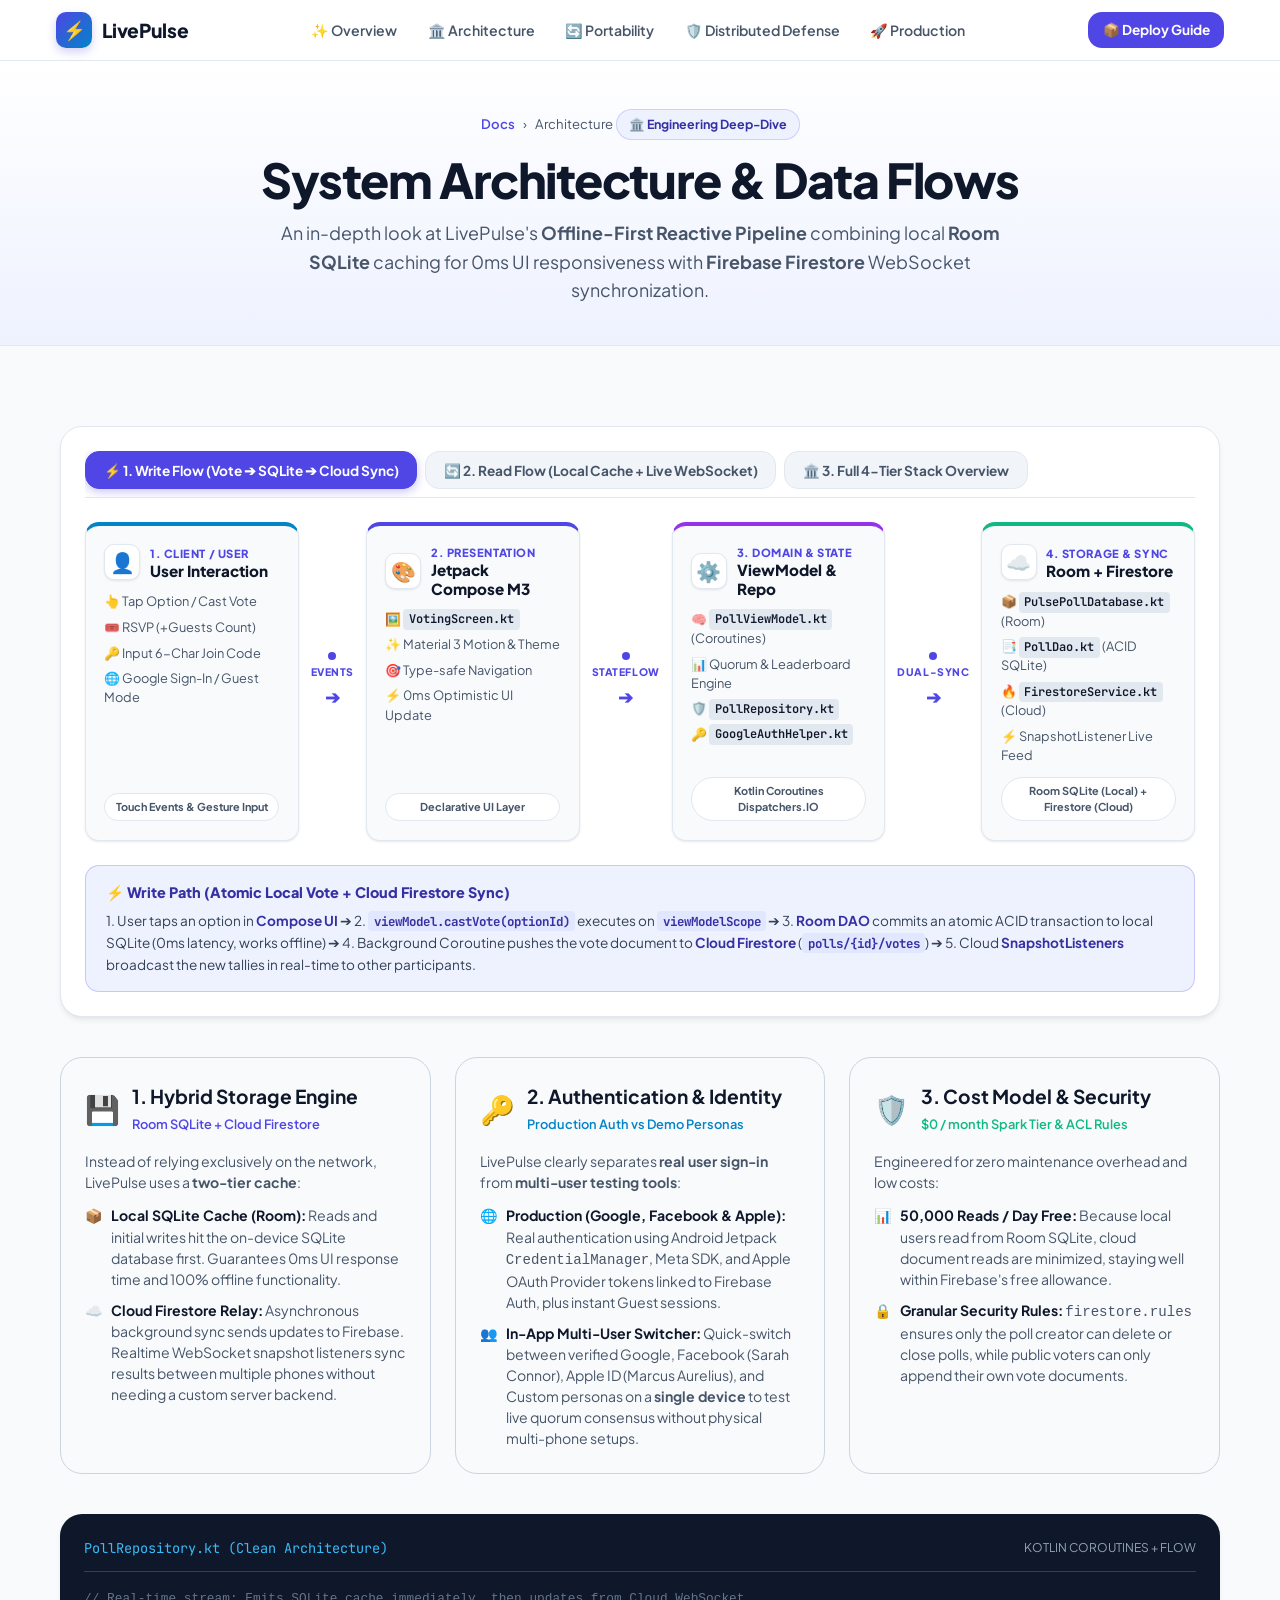
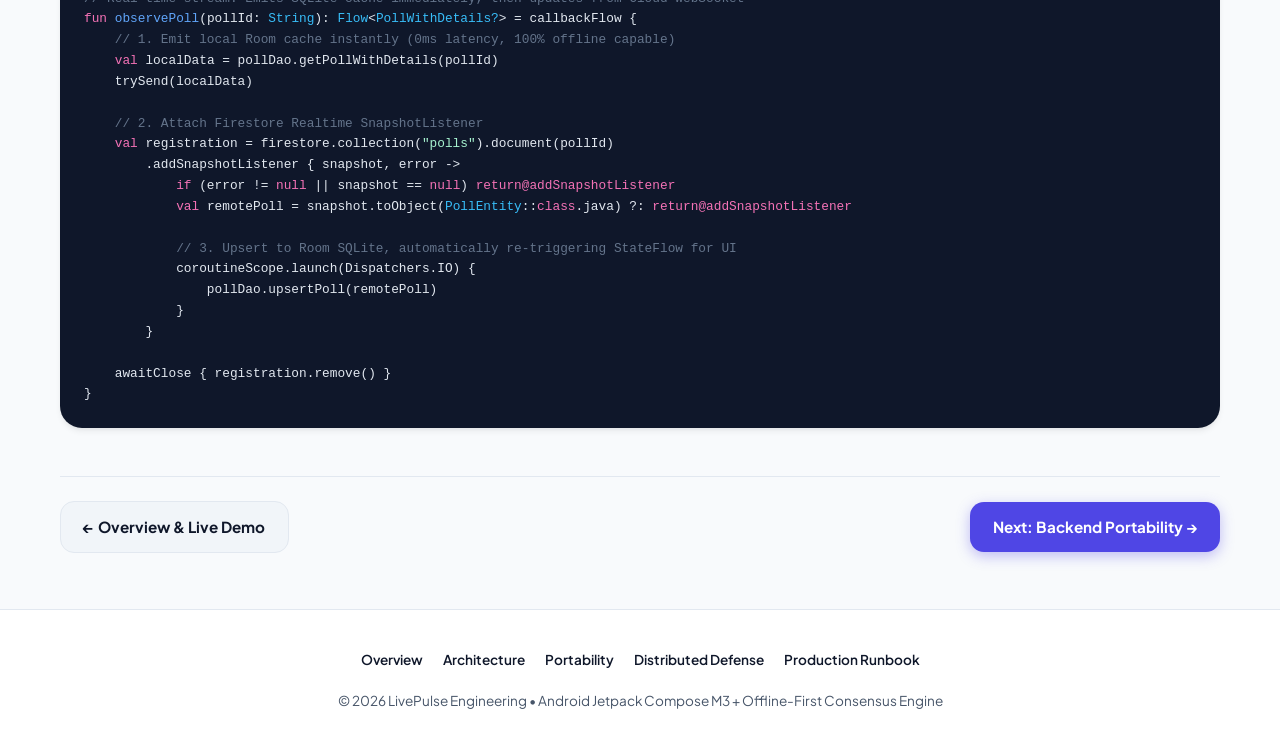
==== docs/architecture.html @ 89186169 "refactor(docs): extract common styles to external stylesheet Move global CSS variables and layout st" ====
<!DOCTYPE html>
<html lang="en">
<head>
  <meta charset="UTF-8" />
  <meta name="viewport" content="width=device-width, initial-scale=1.0, maximum-scale=1.0, user-scalable=no" />
  <title>System Architecture & Data Flows - LivePulse Docs</title>
  <meta name="description" content="Technical architecture of LivePulse: Hybrid Room SQLite offline cache, Cloud Firestore WebSocket sync, and Clean MVVM design." />
  <meta name="theme-color" content="#4F46E5" />
  
  <link rel="preconnect" href="https://fonts.googleapis.com">
  <link rel="preconnect" href="https://fonts.gstatic.com" crossorigin>
  <link href="https://fonts.googleapis.com/css2?family=Plus+Jakarta+Sans:wght@400;500;600;700;800&family=JetBrains+Mono:wght@500;700&display=swap" rel="stylesheet">
  <link rel="stylesheet" href="styles.css">
</head>
<body>

  <!-- Top Header Navigation -->
  <header>
    <div class="nav-container">
      <a href="index.html" class="brand">
        <div class="brand-icon">⚡</div>
        <div class="brand-title">LivePulse</div>
      </a>

      <!-- Desktop Navigation with Dropdowns -->
      <ul class="nav-links">
        <li class="nav-item">
          <a href="index.html" class="nav-link">✨ Overview</a>
        </li>
        <li class="nav-item active">
          <a href="architecture.html" class="nav-link">🏛️ Architecture</a>
        </li>
        <li class="nav-item">
          <a href="portability.html" class="nav-link">🔄 Portability</a>
        </li>
        <li class="nav-item">
          <a href="defense.html" class="nav-link">🛡️ Distributed Defense</a>
        </li>
        <li class="nav-item">
          <a href="production.html" class="nav-link">🚀 Production</a>
        </li>
      </ul>

      <!-- Right Action & Mobile Toggle -->
      <div class="header-actions">
        <a href="production.html" class="header-cta-btn">
          📦 Deploy Guide
        </a>
        <button class="mobile-menu-toggle" onclick="toggleMobileNav()" aria-label="Toggle navigation menu">
          ☰
        </button>
      </div>
    </div>
  </header>

  <!-- Mobile Navigation Drawer -->
  <div class="mobile-nav-drawer" id="mobileNavDrawer" onclick="closeMobileNavOnBackdrop(event)">
    <div class="mobile-nav-panel">
      <div style="display: flex; justify-content: space-between; align-items: center; margin-bottom: 1rem; padding-bottom: 0.5rem; border-bottom: 1px solid var(--outline-variant);">
        <div style="font-weight: 800; font-size: 1.1rem; color: var(--primary);">⚡ LivePulse Docs</div>
        <button onclick="toggleMobileNav()" style="background: none; border: none; font-size: 1.25rem; cursor: pointer;">✕</button>
      </div>
      <div style="display: flex; flex-direction: column; gap: 0.5rem;">
        <a href="index.html" class="dropdown-item"><span>✨</span> <span>Overview & Live Demo</span></a>
        <a href="architecture.html" class="dropdown-item" style="background: var(--primary-container); color: var(--primary); font-weight: 700;"><span>🏛️</span> <span>System Architecture</span></a>
        <a href="portability.html" class="dropdown-item"><span>🔄</span> <span>Backend Portability</span></a>
        <a href="defense.html" class="dropdown-item"><span>🛡️</span> <span>Distributed Defense</span></a>
        <a href="production.html" class="dropdown-item"><span>🚀</span> <span>Production & Deploy</span></a>
      </div>
    </div>
  </div>

  <!-- Page Hero -->
  <div class="page-hero">
    <div class="page-hero-container">
      <div class="breadcrumb-nav">
        <a href="index.html">Docs</a> <span>›</span> <span>Architecture</span>
      </div>
      <div class="pill-badge" style="margin-bottom: 0.75rem;">🏛️ Engineering Deep-Dive</div>
      <h1 class="hero-title" style="margin-bottom: 0.75rem;">System Architecture & Data Flows</h1>
      <p class="hero-desc" style="max-width: 720px; margin: 0 auto;">
        An in-depth look at LivePulse's <b>Offline-First Reactive Pipeline</b> combining local <b>Room SQLite</b> caching for 0ms UI responsiveness with <b>Firebase Firestore</b> WebSocket synchronization.
      </p>
    </div>
  </div>

  <!-- Main Content Section -->
  <main class="section">
    <!-- Interactive Data Flow Diagram Container -->
    <div class="arch-diagram-wrapper">
      <div class="arch-tabs">
        <button class="arch-tab-btn active" id="tabWriteFlow" onclick="switchArchTab('write')">
          ⚡ 1. Write Flow (Vote ➔ SQLite ➔ Cloud Sync)
        </button>
        <button class="arch-tab-btn" id="tabReadFlow" onclick="switchArchTab('read')">
          🔄 2. Read Flow (Local Cache + Live WebSocket)
        </button>
        <button class="arch-tab-btn" id="tabFullStack" onclick="switchArchTab('full')">
          🏛️ 3. Full 4-Tier Stack Overview
        </button>
      </div>

      <!-- Diagram View Container -->
      <div class="arch-canvas" id="archCanvas">
        <!-- 4 Step Pipeline Grid -->
        <div class="flow-pipeline-grid">
          
          <!-- Layer 1: User Action -->
          <div class="arch-node-card user-layer">
            <div class="arch-node-header">
              <div class="arch-node-icon">👤</div>
              <div>
                <span class="arch-layer-tag">1. Client / User</span>
                <h4 class="arch-node-title">User Interaction</h4>
              </div>
            </div>
            <div class="arch-node-body">
              <ul class="arch-spec-list">
                <li>👆 Tap Option / Cast Vote</li>
                <li>🎟️ RSVP (+Guests Count)</li>
                <li>🔑 Input 6-Char Join Code</li>
                <li>🌐 Google Sign-In / Guest Mode</li>
              </ul>
            </div>
            <div class="arch-node-badge">Touch Events & Gesture Input</div>
          </div>

          <!-- Flow Arrow 1 -->
          <div class="flow-arrow-indicator">
            <div class="flow-dot"></div>
            <span class="flow-arrow-label">Events</span>
            <div class="flow-arrow-icon">➔</div>
          </div>

          <!-- Layer 2: Frontend Jetpack Compose -->
          <div class="arch-node-card front-layer">
            <div class="arch-node-header">
              <div class="arch-node-icon">🎨</div>
              <div>
                <span class="arch-layer-tag">2. Presentation</span>
                <h4 class="arch-node-title">Jetpack Compose M3</h4>
              </div>
            </div>
            <div class="arch-node-body">
              <ul class="arch-spec-list">
                <li>🖼️ <code>VotingScreen.kt</code></li>
                <li>✨ Material 3 Motion & Theme</li>
                <li>🎯 Type-safe Navigation</li>
                <li>⚡ 0ms Optimistic UI Update</li>
              </ul>
            </div>
            <div class="arch-node-badge">Declarative UI Layer</div>
          </div>

          <!-- Flow Arrow 2 -->
          <div class="flow-arrow-indicator">
            <div class="flow-dot"></div>
            <span class="flow-arrow-label">StateFlow</span>
            <div class="flow-arrow-icon">➔</div>
          </div>

          <!-- Layer 3: Backend / Logic / ViewModel -->
          <div class="arch-node-card back-layer">
            <div class="arch-node-header">
              <div class="arch-node-icon">⚙️</div>
              <div>
                <span class="arch-layer-tag">3. Domain & State</span>
                <h4 class="arch-node-title">ViewModel & Repo</h4>
              </div>
            </div>
            <div class="arch-node-body">
              <ul class="arch-spec-list">
                <li>🧠 <code>PollViewModel.kt</code> (Coroutines)</li>
                <li>📊 Quorum & Leaderboard Engine</li>
                <li>🛡️ <code>PollRepository.kt</code></li>
                <li>🔑 <code>GoogleAuthHelper.kt</code></li>
              </ul>
            </div>
            <div class="arch-node-badge">Kotlin Coroutines Dispatchers.IO</div>
          </div>

          <!-- Flow Arrow 3 -->
          <div class="flow-arrow-indicator">
            <div class="flow-dot"></div>
            <span class="flow-arrow-label">Dual-Sync</span>
            <div class="flow-arrow-icon">➔</div>
          </div>

          <!-- Layer 4: Persistent Storage & Cloud Firestore -->
          <div class="arch-node-card db-layer">
            <div class="arch-node-header">
              <div class="arch-node-icon">☁️</div>
              <div>
                <span class="arch-layer-tag">4. Storage & Sync</span>
                <h4 class="arch-node-title">Room + Firestore</h4>
              </div>
            </div>
            <div class="arch-node-body">
              <ul class="arch-spec-list">
                <li>📦 <code>PulsePollDatabase.kt</code> (Room)</li>
                <li>📑 <code>PollDao.kt</code> (ACID SQLite)</li>
                <li>🔥 <code>FirestoreService.kt</code> (Cloud)</li>
                <li>⚡ SnapshotListener Live Feed</li>
              </ul>
            </div>
            <div class="arch-node-badge">Room SQLite (Local) + Firestore (Cloud)</div>
          </div>

        </div>

        <!-- Dynamic Flow Details Explainer Box -->
        <div class="flow-summary-box" id="flowSummaryBox">
          <div class="flow-summary-title" id="flowSummaryTitle">
            ⚡ Write Path (Atomic Local Vote + Cloud Firestore Sync)
          </div>
          <p class="flow-summary-desc" id="flowSummaryDesc">
            1. User taps an option in <b>Compose UI</b> ➔ 2. <code>viewModel.castVote(optionId)</code> executes on <code>viewModelScope</code> ➔ 3. <b>Room DAO</b> commits an atomic ACID transaction to local SQLite (0ms latency, works offline) ➔ 4. Background Coroutine pushes the vote document to <b>Cloud Firestore</b> (<code>polls/{id}/votes</code>) ➔ 5. Cloud <b>SnapshotListeners</b> broadcast the new tallies in real-time to other participants.
          </p>
        </div>
      </div>
    </div>

    <!-- Architectural Deep Dive: 3 Pillar Explanations -->
    <div style="display: grid; grid-template-columns: repeat(auto-fit, minmax(320px, 1fr)); gap: 1.5rem; margin-top: 2.5rem;">
      
      <!-- Card 1: Hybrid Storage Model -->
      <div style="background: var(--surface-container-low); border: 1px solid var(--outline-variant); border-radius: var(--radius-lg); padding: 1.5rem;">
        <div style="display: flex; align-items: center; gap: 0.75rem; margin-bottom: 1rem;">
          <span style="font-size: 1.75rem;">💾</span>
          <div>
            <h3 style="margin: 0; font-size: 1.2rem; color: var(--on-surface);">1. Hybrid Storage Engine</h3>
            <span style="font-size: 0.8rem; color: var(--primary); font-weight: 600;">Room SQLite + Cloud Firestore</span>
          </div>
        </div>
        <p style="font-size: 0.88rem; color: var(--on-surface-variant); line-height: 1.5; margin-bottom: 0.75rem;">
          Instead of relying exclusively on the network, LivePulse uses a <b>two-tier cache</b>:
        </p>
        <ul style="list-style: none; padding: 0; margin: 0; display: flex; flex-direction: column; gap: 0.6rem; font-size: 0.88rem; color: var(--on-surface-variant);">
          <li style="display: flex; gap: 0.5rem;">
            <span>📦</span>
            <div><strong style="color: var(--on-surface);">Local SQLite Cache (Room):</strong> Reads and initial writes hit the on-device SQLite database first. Guarantees 0ms UI response time and 100% offline functionality.</div>
          </li>
          <li style="display: flex; gap: 0.5rem;">
            <span>☁️</span>
            <div><strong style="color: var(--on-surface);">Cloud Firestore Relay:</strong> Asynchronous background sync sends updates to Firebase. Realtime WebSocket snapshot listeners sync results between multiple phones without needing a custom server backend.</div>
          </li>
        </ul>
      </div>

      <!-- Card 2: Production Auth vs In-App Demo Personas -->
      <div style="background: var(--surface-container-low); border: 1px solid var(--outline-variant); border-radius: var(--radius-lg); padding: 1.5rem;">
        <div style="display: flex; align-items: center; gap: 0.75rem; margin-bottom: 1rem;">
          <span style="font-size: 1.75rem;">🔑</span>
          <div>
            <h3 style="margin: 0; font-size: 1.2rem; color: var(--on-surface);">2. Authentication & Identity</h3>
            <span style="font-size: 0.8rem; color: var(--secondary); font-weight: 600;">Production Auth vs Demo Personas</span>
          </div>
        </div>
        <p style="font-size: 0.88rem; color: var(--on-surface-variant); line-height: 1.5; margin-bottom: 0.75rem;">
          LivePulse clearly separates <b>real user sign-in</b> from <b>multi-user testing tools</b>:
        </p>
        <ul style="list-style: none; padding: 0; margin: 0; display: flex; flex-direction: column; gap: 0.6rem; font-size: 0.88rem; color: var(--on-surface-variant);">
          <li style="display: flex; gap: 0.5rem;">
            <span>🌐</span>
            <div><strong style="color: var(--on-surface);">Production (Google, Facebook & Apple):</strong> Real authentication using Android Jetpack <code>CredentialManager</code>, Meta SDK, and Apple OAuth Provider tokens linked to Firebase Auth, plus instant Guest sessions.</div>
          </li>
          <li style="display: flex; gap: 0.5rem;">
            <span>👥</span>
            <div><strong style="color: var(--on-surface);">In-App Multi-User Switcher:</strong> Quick-switch between verified Google, Facebook (Sarah Connor), Apple ID (Marcus Aurelius), and Custom personas on a <b>single device</b> to test live quorum consensus without physical multi-phone setups.</div>
          </li>
        </ul>
      </div>

      <!-- Card 3: Free Spark Tier & Security -->
      <div style="background: var(--surface-container-low); border: 1px solid var(--outline-variant); border-radius: var(--radius-lg); padding: 1.5rem;">
        <div style="display: flex; align-items: center; gap: 0.75rem; margin-bottom: 1rem;">
          <span style="font-size: 1.75rem;">🛡️</span>
          <div>
            <h3 style="margin: 0; font-size: 1.2rem; color: var(--on-surface);">3. Cost Model & Security</h3>
            <span style="font-size: 0.8rem; color: #10B981; font-weight: 600;">$0 / month Spark Tier & ACL Rules</span>
          </div>
        </div>
        <p style="font-size: 0.88rem; color: var(--on-surface-variant); line-height: 1.5; margin-bottom: 0.75rem;">
          Engineered for zero maintenance overhead and low costs:
        </p>
        <ul style="list-style: none; padding: 0; margin: 0; display: flex; flex-direction: column; gap: 0.6rem; font-size: 0.88rem; color: var(--on-surface-variant);">
          <li style="display: flex; gap: 0.5rem;">
            <span>📊</span>
            <div><strong style="color: var(--on-surface);">50,000 Reads / Day Free:</strong> Because local users read from Room SQLite, cloud document reads are minimized, staying well within Firebase's free allowance.</div>
          </li>
          <li style="display: flex; gap: 0.5rem;">
            <span>🔒</span>
            <div><strong style="color: var(--on-surface);">Granular Security Rules:</strong> <code>firestore.rules</code> ensures only the poll creator can delete or close polls, while public voters can only append their own vote documents.</div>
          </li>
        </ul>
      </div>

    </div>

    <!-- Kotlin Code Architecture Sample -->
    <div style="background: #0F172A; border-radius: var(--radius-lg); padding: 1.5rem; color: #F8FAFC; box-shadow: var(--shadow-md); margin-top: 2.5rem;">
      <div style="display: flex; justify-content: space-between; align-items: center; border-bottom: 1px solid #334155; padding-bottom: 0.75rem; margin-bottom: 1rem;">
        <span style="font-family: 'JetBrains Mono', monospace; font-size: 0.85rem; color: #38BDF8;">PollRepository.kt (Clean Architecture)</span>
        <span style="font-size: 0.75rem; color: #94A3B8;">KOTLIN COROUTINES + FLOW</span>
      </div>
      <pre style="margin: 0; font-family: 'JetBrains Mono', monospace; font-size: 0.8rem; line-height: 1.55; color: #E2E8F0; overflow-x: auto;"><code><span style="color: #64748B;">// Real-time stream: Emits SQLite cache immediately, then updates from Cloud WebSocket</span>
<span style="color: #F472B6;">fun</span> <span style="color: #60A5FA;">observePoll</span>(pollId: <span style="color: #38BDF8;">String</span>): <span style="color: #38BDF8;">Flow</span>&lt;<span style="color: #38BDF8;">PollWithDetails?</span>&gt; = callbackFlow {
    <span style="color: #64748B;">// 1. Emit local Room cache instantly (0ms latency, 100% offline capable)</span>
    <span style="color: #F472B6;">val</span> localData = pollDao.getPollWithDetails(pollId)
    trySend(localData)

    <span style="color: #64748B;">// 2. Attach Firestore Realtime SnapshotListener</span>
    <span style="color: #F472B6;">val</span> registration = firestore.collection(<span style="color: #A7F3D0;">"polls"</span>).document(pollId)
        .addSnapshotListener { snapshot, error -&gt;
            <span style="color: #F472B6;">if</span> (error != <span style="color: #F472B6;">null</span> || snapshot == <span style="color: #F472B6;">null</span>) <span style="color: #F472B6;">return@addSnapshotListener</span>
            <span style="color: #F472B6;">val</span> remotePoll = snapshot.toObject(<span style="color: #38BDF8;">PollEntity</span>::<span style="color: #F472B6;">class</span>.java) ?: <span style="color: #F472B6;">return@addSnapshotListener</span>
            
            <span style="color: #64748B;">// 3. Upsert to Room SQLite, automatically re-triggering StateFlow for UI</span>
            coroutineScope.launch(Dispatchers.IO) {
                pollDao.upsertPoll(remotePoll)
            }
        }

    awaitClose { registration.remove() }
}</code></pre>
    </div>

    <!-- Navigation between modules -->
    <div style="display: flex; justify-content: space-between; align-items: center; margin-top: 3rem; padding-top: 1.5rem; border-top: 1px solid var(--outline);">
      <a href="index.html" class="btn btn-tonal">← Overview & Live Demo</a>
      <a href="portability.html" class="btn btn-primary">Next: Backend Portability →</a>
    </div>
  </main>

  <!-- Footer -->
  <footer>
    <ul class="footer-links">
      <li><a href="index.html">Overview</a></li>
      <li><a href="architecture.html">Architecture</a></li>
      <li><a href="portability.html">Portability</a></li>
      <li><a href="defense.html">Distributed Defense</a></li>
      <li><a href="production.html">Production Runbook</a></li>
    </ul>
    <p>© 2026 LivePulse Engineering • Android Jetpack Compose M3 + Offline-First Consensus Engine</p>
  </footer>

  <script>
    function switchArchTab(type) {
      const btnWrite = document.getElementById('tabWriteFlow');
      const btnRead = document.getElementById('tabReadFlow');
      const btnFull = document.getElementById('tabFullStack');
      const titleEl = document.getElementById('flowSummaryTitle');
      const descEl = document.getElementById('flowSummaryDesc');

      btnWrite.classList.remove('active');
      btnRead.classList.remove('active');
      btnFull.classList.remove('active');

      if (type === 'write') {
        btnWrite.classList.add('active');
        titleEl.innerHTML = '⚡ Write Path (Atomic Local Vote + Cloud Firestore Sync)';
        descEl.innerHTML = '1. User taps an option in <b>Compose UI</b> ➔ 2. <code>viewModel.castVote(optionId)</code> executes on <code>viewModelScope</code> ➔ 3. <b>Room DAO</b> commits an atomic ACID transaction to local SQLite (0ms latency, works offline) ➔ 4. Background Coroutine pushes the vote document to <b>Cloud Firestore</b> (<code>polls/{id}/votes</code>) ➔ 5. Cloud <b>SnapshotListeners</b> broadcast the new tallies in real-time to other participants.';
      } else if (type === 'read') {
        btnRead.classList.add('active');
        titleEl.innerHTML = '🔄 Read Path (Zero-Latency SQLite Cache + Live WebSocket Ingestion)';
        descEl.innerHTML = '1. UI observes <code>viewModel.currentPoll</code> (Kotlin <code>StateFlow</code>) ➔ 2. Repository returns immediate cached result from <b>Room DAO</b> (instant screen render) ➔ 3. <b>Firestore SnapshotListener</b> maintains active TLS WebSocket to Firebase servers ➔ 4. Incoming deltas trigger an upsert into local Room database ➔ 5. Room Flow automatically pushes updated state to Compose UI.';
      } else {
        btnFull.classList.add('active');
        titleEl.innerHTML = '🏛️ Full 4-Tier Clean MVVM Architecture';
        descEl.innerHTML = '<b>Presentation:</b> Jetpack Compose with Material Design 3 dynamic color & motion.<br><b>Domain/State:</b> ViewModel with StateFlow, Quorum & Tiebreak calculation engine.<br><b>Data Layer:</b> Abstracted <code>PollRepository</code> interface mediating between local SQLite and remote clouds.<br><b>Persistence:</b> Room Database (ACID SQLite) paired with Firebase Firestore WebSocket snapshot listeners.';
      }
    }

    function toggleMobileNav() {
      const drawer = document.getElementById('mobileNavDrawer');
      drawer.classList.toggle('open');
    }

    function closeMobileNavOnBackdrop(event) {
      if (event.target.id === 'mobileNavDrawer') {
        toggleMobileNav();
      }
    }
  </script>
</body>
</html>
---- docs/styles.css ----
:root {
  --primary: #4F46E5;
  --primary-hover: #4338CA;
  --primary-container: #EEF2FF;
  --on-primary-container: #3730A3;
  
  --secondary: #0284C7;
  --secondary-container: #E0F2FE;
  --on-secondary-container: #075985;
  
  --tertiary: #EA580C;
  --tertiary-container: #FFEDD5;
  
  --bg: #F8FAFC;
  --surface: #FFFFFF;
  --surface-variant: #F1F5F9;
  --surface-container-low: #F8FAFC;
  --surface-container-high: #E2E8F0;
  --on-surface: #0F172A;
  --on-surface-variant: #475569;
  --outline: #E2E8F0;
  --outline-variant: #CBD5E1;

  --shadow-sm: 0 1px 3px rgba(0,0,0,0.06), 0 1px 2px rgba(0,0,0,0.04);
  --shadow-md: 0 4px 6px -1px rgba(0,0,0,0.07), 0 2px 4px -2px rgba(0,0,0,0.05);
  --shadow-lg: 0 10px 15px -3px rgba(0,0,0,0.1), 0 4px 6px -4px rgba(0,0,0,0.05);
  --shadow-xl: 0 20px 25px -5px rgba(0,0,0,0.08), 0 8px 10px -6px rgba(0,0,0,0.04);
  --radius-sm: 8px;
  --radius-md: 14px;
  --radius-lg: 22px;
  --radius-full: 9999px;
}

* {
  box-sizing: border-box;
  margin: 0;
  padding: 0;
  -webkit-tap-highlight-color: transparent;
}

html {
  scroll-behavior: smooth;
}

body {
  font-family: 'Plus Jakarta Sans', -apple-system, BlinkMacSystemFont, 'Segoe UI', Roboto, sans-serif;
  background-color: var(--bg);
  color: var(--on-surface);
  line-height: 1.5;
  -webkit-font-smoothing: antialiased;
  overflow-x: hidden;
}

/* Top Navigation Bar */
header {
  position: sticky;
  top: 0;
  z-index: 100;
  background: rgba(255, 255, 255, 0.95);
  backdrop-filter: blur(12px);
  -webkit-backdrop-filter: blur(12px);
  border-bottom: 1px solid var(--outline);
  width: 100%;
}

.nav-container {
  max-width: 1200px;
  margin: 0 auto;
  padding: 0.75rem 1rem;
  display: flex;
  justify-content: space-between;
  align-items: center;
  gap: 1rem;
}

.brand {
  display: flex;
  align-items: center;
  gap: 0.6rem;
  text-decoration: none;
  color: var(--on-surface);
  flex-shrink: 0;
}

.brand-icon {
  width: 36px;
  height: 36px;
  background: linear-gradient(135deg, var(--primary), var(--secondary));
  border-radius: 10px;
  display: flex;
  align-items: center;
  justify-content: center;
  font-size: 1.15rem;
  color: white;
  box-shadow: 0 4px 10px rgba(79, 70, 229, 0.25);
}

.brand-title {
  font-weight: 800;
  font-size: 1.2rem;
  letter-spacing: -0.02em;
}

.nav-links {
  display: flex;
  align-items: center;
  gap: 0.5rem;
  list-style: none;
  margin: 0;
  padding: 0;
}

.nav-item {
  position: relative;
}

.nav-link, .dropdown-trigger {
  display: inline-flex;
  align-items: center;
  gap: 0.35rem;
  padding: 0.45rem 0.7rem;
  text-decoration: none;
  color: var(--on-surface-variant);
  font-weight: 600;
  font-size: 0.88rem;
  border-radius: var(--radius-sm);
  transition: all 0.15s ease;
  background: transparent;
  border: none;
  cursor: pointer;
  font-family: inherit;
}

.nav-link.active, .nav-item.active .dropdown-trigger {
  color: var(--primary);
  background: var(--primary-container);
  font-weight: 700;
}

.nav-link:hover, .dropdown-trigger:hover, .nav-item:hover .dropdown-trigger {
  color: var(--primary);
  background: rgba(79, 70, 229, 0.08);
}

.dropdown-chevron {
  font-size: 0.65rem;
  transition: transform 0.2s ease;
  opacity: 0.75;
}

.nav-item:hover .dropdown-chevron, .nav-item.open .dropdown-chevron {
  transform: rotate(180deg);
  opacity: 1;
}

/* Dropdown Menu Container */
.dropdown-menu {
  position: absolute;
  top: 100%;
  left: 0;
  min-width: 270px;
  background: var(--surface);
  border: 1px solid var(--outline-variant);
  border-radius: var(--radius-md);
  box-shadow: 0 10px 25px -5px rgba(0, 0, 0, 0.1), 0 8px 10px -6px rgba(0, 0, 0, 0.1);
  padding: 0.5rem;
  opacity: 0;
  visibility: hidden;
  transform: translateY(8px);
  transition: all 0.2s cubic-bezier(0.16, 1, 0.3, 1);
  z-index: 1100;
  display: flex;
  flex-direction: column;
  gap: 0.25rem;
}

.nav-item:hover .dropdown-menu,
.nav-item.open .dropdown-menu {
  opacity: 1;
  visibility: visible;
  transform: translateY(4px);
}

.dropdown-item {
  display: flex;
  align-items: flex-start;
  gap: 0.65rem;
  padding: 0.55rem 0.65rem;
  border-radius: var(--radius-sm);
  text-decoration: none;
  color: var(--on-surface);
  transition: background 0.15s ease;
}

.dropdown-item:hover {
  background: var(--surface-container-high);
}

.dropdown-item-icon {
  font-size: 1.15rem;
  flex-shrink: 0;
  margin-top: 1px;
}

.dropdown-item-content {
  display: flex;
  flex-direction: column;
}

.dropdown-item-title {
  font-size: 0.85rem;
  font-weight: 700;
  color: var(--on-surface);
  line-height: 1.2;
}

.dropdown-item-desc {
  font-size: 0.72rem;
  color: var(--on-surface-variant);
  margin-top: 0.15rem;
  line-height: 1.3;
}

.dropdown-divider {
  height: 1px;
  background: var(--outline-variant);
  margin: 0.35rem 0;
}

.header-actions {
  display: flex;
  align-items: center;
  gap: 0.75rem;
}

.header-cta-btn {
  display: inline-flex;
  align-items: center;
  gap: 0.4rem;
  padding: 0.5rem 0.9rem;
  font-size: 0.85rem;
  font-weight: 700;
  border-radius: var(--radius-md);
  background: var(--primary);
  color: white;
  text-decoration: none;
  transition: all 0.2s;
  white-space: nowrap;
}

.header-cta-btn:hover {
  background: var(--primary-hover);
}

/* Mobile Hamburger Menu Toggle Button */
.mobile-menu-toggle {
  display: none;
  background: transparent;
  border: 1px solid var(--outline-variant);
  border-radius: var(--radius-sm);
  padding: 0.4rem 0.6rem;
  font-size: 1.15rem;
  cursor: pointer;
  color: var(--on-surface);
}

/* Mobile Drawer */
.mobile-nav-drawer {
  display: none;
  position: fixed;
  top: 60px;
  left: 0;
  right: 0;
  bottom: 0;
  background: rgba(15, 23, 42, 0.5);
  backdrop-filter: blur(4px);
  z-index: 1200;
  opacity: 0;
  visibility: hidden;
  transition: opacity 0.2s ease;
}

.mobile-nav-drawer.open {
  display: block;
  opacity: 1;
  visibility: visible;
}

.mobile-nav-panel {
  background: var(--surface);
  max-height: 80vh;
  overflow-y: auto;
  padding: 1.25rem;
  box-shadow: var(--shadow-lg);
  border-bottom: 2px solid var(--primary);
}

@media (max-width: 960px) {
  .nav-links {
    display: none;
  }
  .mobile-menu-toggle {
    display: flex;
    align-items: center;
    justify-content: center;
  }
  .nav-container {
    padding: 0.65rem 1rem;
  }
  .header-cta-btn {
    padding: 0.45rem 0.75rem;
    font-size: 0.8rem;
  }
}

/* Buttons */
.btn {
  display: inline-flex;
  align-items: center;
  justify-content: center;
  gap: 0.5rem;
  padding: 0.85rem 1.4rem;
  font-size: 0.95rem;
  font-weight: 700;
  border-radius: var(--radius-md);
  text-decoration: none;
  transition: all 0.2s ease;
  cursor: pointer;
  border: none;
  font-family: inherit;
  min-height: 48px;
  user-select: none;
}

.btn-primary {
  background: var(--primary);
  color: white;
  box-shadow: 0 4px 14px rgba(79, 70, 229, 0.35);
}

.btn-primary:active {
  transform: scale(0.98);
  background: var(--primary-hover);
}

.btn-tonal {
  background: var(--surface-variant);
  color: var(--on-surface);
  border: 1px solid var(--outline);
}

.btn-tonal:active {
  transform: scale(0.98);
  background: #E2E8F0;
}

/* Hero Section */
.hero-section {
  max-width: 1200px;
  margin: 0 auto;
  padding: 2.5rem 1.25rem 2rem;
  display: grid;
  grid-template-columns: 1.1fr 0.9fr;
  gap: 2.5rem;
  align-items: center;
}

.badge-row {
  display: flex;
  flex-wrap: wrap;
  gap: 0.4rem;
  margin-bottom: 1rem;
}

.pill-badge {
  display: inline-flex;
  align-items: center;
  gap: 0.3rem;
  padding: 0.3rem 0.75rem;
  border-radius: var(--radius-full);
  font-size: 0.78rem;
  font-weight: 700;
  background: var(--primary-container);
  color: var(--on-primary-container);
  border: 1px solid rgba(79, 70, 229, 0.2);
}

.hero-title {
  font-size: clamp(2rem, 5.5vw, 3rem);
  font-weight: 800;
  line-height: 1.15;
  letter-spacing: -0.03em;
  margin-bottom: 1rem;
  color: #0F172A;
}

.hero-title span {
  background: linear-gradient(135deg, var(--primary) 0%, var(--secondary) 100%);
  -webkit-background-clip: text;
  -webkit-text-fill-color: transparent;
}

.hero-desc {
  font-size: clamp(0.95rem, 2.5vw, 1.12rem);
  color: var(--on-surface-variant);
  margin-bottom: 1.75rem;
  line-height: 1.6;
}

.hero-cta {
  display: flex;
  gap: 0.75rem;
  flex-wrap: wrap;
}

@media (max-width: 900px) {
  .hero-section {
    grid-template-columns: 1fr;
    padding: 1.75rem 1rem 1.5rem;
    text-align: center;
  }
  .badge-row {
    justify-content: center;
  }
  .hero-cta {
    justify-content: center;
    flex-direction: column;
    width: 100%;
    max-width: 400px;
    margin: 0 auto;
  }
  .hero-cta .btn {
    width: 100%;
  }
}

/* Page Header for subpages */
.page-hero {
  background: linear-gradient(180deg, #FFFFFF 0%, #EEF2FF 100%);
  border-bottom: 1px solid var(--outline);
  padding: 3rem 1.25rem 2.5rem;
  text-align: center;
}

.page-hero-container {
  max-width: 860px;
  margin: 0 auto;
}

.breadcrumb-nav {
  display: inline-flex;
  align-items: center;
  gap: 0.5rem;
  font-size: 0.82rem;
  color: var(--on-surface-variant);
  margin-bottom: 1rem;
}

.breadcrumb-nav a {
  color: var(--primary);
  text-decoration: none;
  font-weight: 600;
}

/* Phone Mockup Frame */
.mockup-container {
  display: flex;
  justify-content: center;
  width: 100%;
  padding: 0.5rem 0;
}

.phone-frame {
  width: 100%;
  max-width: 380px;
  background: #FFFFFF;
  border-radius: 36px;
  border: 6px solid #0F172A;
  box-shadow: var(--shadow-xl), 0 15px 35px -10px rgba(79, 70, 229, 0.25);
  overflow: hidden;
  display: flex;
  flex-direction: column;
  position: relative;
  transition: all 0.3s;
}

.phone-frame.highlight-pulse {
  animation: pulseGlow 1.2s ease-in-out;
}

@keyframes pulseGlow {
  0% { box-shadow: 0 0 0 0 rgba(79, 70, 229, 0.7); }
  70% { box-shadow: 0 0 0 18px rgba(79, 70, 229, 0); }
  100% { box-shadow: 0 0 0 0 rgba(79, 70, 229, 0); }
}

.phone-notch {
  height: 20px;
  background: #0F172A;
  display: flex;
  justify-content: center;
  align-items: center;
}

.phone-camera {
  width: 60px;
  height: 8px;
  background: #000;
  border-radius: 0 0 8px 8px;
}

.phone-screen {
  flex: 1;
  background: var(--bg);
  padding: 0.85rem;
  display: flex;
  flex-direction: column;
  gap: 0.65rem;
  position: relative;
  min-height: 540px;
}

/* Inside App UI */
.app-topbar {
  display: flex;
  justify-content: space-between;
  align-items: center;
  background: #FFF;
  padding: 0.55rem 0.75rem;
  border-radius: 12px;
  border: 1px solid var(--outline);
}

.app-topbar-left {
  display: flex;
  align-items: center;
  gap: 0.4rem;
}

.app-brand-logo {
  width: 26px;
  height: 26px;
  background: var(--primary);
  border-radius: 7px;
  display: flex;
  align-items: center;
  justify-content: center;
  color: #fff;
  font-size: 0.8rem;
  font-weight: bold;
}

.app-title-text {
  font-weight: 800;
  font-size: 0.9rem;
}

.user-pill {
  display: flex;
  align-items: center;
  gap: 0.3rem;
  background: var(--primary-container);
  color: var(--on-primary-container);
  padding: 0.3rem 0.6rem;
  border-radius: var(--radius-full);
  font-size: 0.72rem;
  font-weight: 700;
  cursor: pointer;
  border: 1px solid rgba(79, 70, 229, 0.2);
}

/* Interactive Poll Card */
.mock-card {
  background: #FFFFFF;
  border-radius: var(--radius-md);
  padding: 0.85rem;
  border: 1px solid var(--outline);
  box-shadow: var(--shadow-sm);
  text-align: left;
}

.mock-card-header {
  display: flex;
  justify-content: space-between;
  align-items: flex-start;
  margin-bottom: 0.65rem;
  gap: 0.5rem;
}

.mock-category-icon {
  width: 34px;
  height: 34px;
  background: var(--primary-container);
  border-radius: 10px;
  display: flex;
  align-items: center;
  justify-content: center;
  font-size: 1.15rem;
  flex-shrink: 0;
}

.mock-poll-title {
  font-weight: 800;
  font-size: 0.92rem;
  color: var(--on-surface);
  line-height: 1.25;
}

.mock-deadline-badge {
  font-size: 0.68rem;
  font-weight: 700;
  padding: 0.2rem 0.5rem;
  border-radius: var(--radius-full);
  background: var(--tertiary-container);
  color: var(--tertiary);
  white-space: nowrap;
  flex-shrink: 0;
}

/* Options List */
.mock-options-group {
  display: flex;
  flex-direction: column;
  gap: 0.45rem;
  margin-bottom: 0.65rem;
}

.mock-option-item {
  position: relative;
  background: var(--surface-variant);
  border-radius: 10px;
  padding: 0.6rem 0.7rem;
  border: 1.5px solid transparent;
  cursor: pointer;
  overflow: hidden;
  transition: all 0.15s;
}

.mock-option-item.selected {
  background: #EEF2FF;
  border-color: var(--primary);
}

.mock-option-bar {
  position: absolute;
  left: 0;
  top: 0;
  bottom: 0;
  background: rgba(79, 70, 229, 0.15);
  border-radius: 8px;
  transition: width 0.35s ease;
  z-index: 1;
}

.mock-option-item.selected .mock-option-bar {
  background: rgba(79, 70, 229, 0.25);
}

.mock-option-content {
  position: relative;
  z-index: 2;
  display: flex;
  justify-content: space-between;
  align-items: center;
  font-size: 0.78rem;
  font-weight: 600;
  gap: 0.5rem;
}

/* RSVP Section */
.mock-headcount-box {
  background: var(--surface-variant);
  border-radius: 10px;
  padding: 0.55rem 0.65rem;
  margin-bottom: 0.65rem;
}

.mock-headcount-header {
  display: flex;
  justify-content: space-between;
  font-size: 0.72rem;
  margin-bottom: 0.35rem;
}

.rsvp-btn-group {
  display: flex;
  gap: 0.3rem;
}

.rsvp-mini-btn {
  flex: 1;
  text-align: center;
  padding: 0.35rem 0.2rem;
  font-size: 0.7rem;
  font-weight: 700;
  border-radius: 6px;
  background: #FFF;
  border: 1px solid var(--outline);
  cursor: pointer;
  transition: all 0.15s;
}

.rsvp-mini-btn.active {
  background: var(--primary);
  color: #FFF;
  border-color: var(--primary);
}

.mock-actions-row {
  display: flex;
  gap: 0.35rem;
}

/* In-Mockup Modal Overlay */
.mock-sheet-overlay {
  position: absolute;
  top: 0;
  left: 0;
  right: 0;
  bottom: 0;
  background: rgba(15, 23, 42, 0.65);
  backdrop-filter: blur(2px);
  z-index: 50;
  display: none;
  align-items: flex-end;
  padding: 0.4rem;
}

.mock-sheet-overlay.active {
  display: flex;
}

.mock-sheet {
  background: #FFF;
  width: 100%;
  border-radius: 16px;
  padding: 1rem;
  box-shadow: var(--shadow-xl);
  animation: slideUp 0.2s ease-out;
  max-height: 88%;
  overflow-y: auto;
}

@keyframes slideUp {
  from { transform: translateY(100%); }
  to { transform: translateY(0); }
}

.sheet-title {
  font-weight: 800;
  font-size: 0.95rem;
  margin-bottom: 0.6rem;
  display: flex;
  justify-content: space-between;
  align-items: center;
}

.sheet-close-btn {
  background: var(--surface-variant);
  border: none;
  width: 24px;
  height: 24px;
  border-radius: 50%;
  cursor: pointer;
  font-weight: bold;
}

.user-select-item {
  display: flex;
  align-items: center;
  justify-content: space-between;
  padding: 0.55rem 0.7rem;
  border-radius: 8px;
  border: 1px solid var(--outline);
  margin-bottom: 0.45rem;
  cursor: pointer;
}

.user-select-item:active {
  background: var(--primary-container);
}

/* Sections */
.section {
  max-width: 1200px;
  margin: 0 auto;
  padding: 3.5rem 1.25rem;
}

.section-header {
  text-align: center;
  max-width: 760px;
  margin: 0 auto 2.5rem;
}

.section-subtitle {
  color: var(--primary);
  font-weight: 800;
  font-size: 0.82rem;
  letter-spacing: 0.08em;
  text-transform: uppercase;
  margin-bottom: 0.4rem;
}

.section-title {
  font-size: clamp(1.65rem, 4vw, 2.25rem);
  font-weight: 800;
  letter-spacing: -0.02em;
  margin-bottom: 0.75rem;
  color: var(--on-surface);
}

.grid-3 {
  display: grid;
  grid-template-columns: repeat(auto-fit, minmax(280px, 1fr));
  gap: 1.25rem;
}

.grid-2 {
  display: grid;
  grid-template-columns: repeat(auto-fit, minmax(340px, 1fr));
  gap: 1.5rem;
}

.grid-4 {
  display: grid;
  grid-template-columns: repeat(auto-fit, minmax(240px, 1fr));
  gap: 1.25rem;
}

.feature-card {
  background: #FFFFFF;
  border: 1px solid var(--outline);
  border-radius: var(--radius-lg);
  padding: 1.5rem;
  box-shadow: var(--shadow-sm);
  transition: all 0.2s ease;
}

.feature-card:hover {
  transform: translateY(-2px);
  box-shadow: var(--shadow-md);
}

.feature-icon-box {
  width: 44px;
  height: 44px;
  border-radius: 12px;
  background: var(--primary-container);
  color: var(--primary);
  display: flex;
  align-items: center;
  justify-content: center;
  font-size: 1.4rem;
  margin-bottom: 1rem;
}

.feature-card h3 {
  font-size: 1.15rem;
  font-weight: 700;
  margin-bottom: 0.4rem;
  color: var(--on-surface);
}

.feature-card p {
  color: var(--on-surface-variant);
  font-size: 0.92rem;
  line-height: 1.55;
}

/* Topic Hub Cards */
.hub-card {
  background: #FFFFFF;
  border: 1px solid var(--outline-variant);
  border-radius: var(--radius-lg);
  padding: 1.75rem;
  box-shadow: var(--shadow-sm);
  display: flex;
  flex-direction: column;
  justify-content: space-between;
  text-decoration: none;
  color: var(--on-surface);
  transition: all 0.25s ease;
  position: relative;
  overflow: hidden;
}

.hub-card:hover {
  transform: translateY(-4px);
  box-shadow: var(--shadow-lg);
  border-color: var(--primary);
}

.hub-card-top {
  display: flex;
  align-items: center;
  gap: 1rem;
  margin-bottom: 1rem;
}

.hub-card-icon {
  width: 50px;
  height: 50px;
  border-radius: 14px;
  display: flex;
  align-items: center;
  justify-content: center;
  font-size: 1.75rem;
  flex-shrink: 0;
}

.hub-card-title {
  font-size: 1.2rem;
  font-weight: 800;
  color: var(--on-surface);
  line-height: 1.25;
}

.hub-card-tag {
  font-size: 0.72rem;
  font-weight: 700;
  text-transform: uppercase;
  letter-spacing: 0.05em;
  display: inline-block;
  margin-top: 0.2rem;
}

.hub-card-desc {
  font-size: 0.88rem;
  color: var(--on-surface-variant);
  line-height: 1.55;
  margin-bottom: 1.25rem;
}

.hub-card-footer {
  display: flex;
  align-items: center;
  justify-content: space-between;
  padding-top: 1rem;
  border-top: 1px solid var(--outline);
  font-size: 0.85rem;
  font-weight: 700;
  color: var(--primary);
}

/* Template Table with Horizontal Scroll */
.template-table-container {
  background: #FFFFFF;
  border-radius: var(--radius-lg);
  border: 1px solid var(--outline);
  overflow-x: auto;
  -webkit-overflow-scrolling: touch;
  box-shadow: var(--shadow-sm);
}

table {
  width: 100%;
  min-width: 600px;
  border-collapse: collapse;
  text-align: left;
  font-size: 0.9rem;
}

th, td {
  padding: 0.85rem 1.25rem;
  border-bottom: 1px solid var(--outline);
}

th {
  background: var(--surface-variant);
  font-weight: 700;
  color: var(--on-surface);
}

td:first-child {
  font-weight: 600;
}

/* Tech Stack Grid */
.tech-grid {
  display: grid;
  grid-template-columns: repeat(auto-fit, minmax(240px, 1fr));
  gap: 1rem;
}

.tech-pill {
  background: #FFF;
  border: 1px solid var(--outline);
  border-radius: var(--radius-md);
  padding: 1rem;
  display: flex;
  align-items: center;
  gap: 0.75rem;
  box-shadow: var(--shadow-sm);
}

.tech-pill-icon {
  font-size: 1.4rem;
}

.tech-pill-text h4 {
  font-size: 0.92rem;
  font-weight: 700;
}

.tech-pill-text p {
  font-size: 0.78rem;
  color: var(--on-surface-variant);
}

/* Architecture Data Flow Diagram Styles */
.arch-diagram-wrapper {
  background: #FFFFFF;
  border: 1px solid var(--outline);
  border-radius: var(--radius-lg);
  padding: 1.5rem;
  box-shadow: var(--shadow-md);
  margin-top: 1.5rem;
  position: relative;
}

.arch-tabs {
  display: flex;
  gap: 0.5rem;
  overflow-x: auto;
  padding-bottom: 0.5rem;
  margin-bottom: 1.5rem;
  border-bottom: 1px solid var(--outline);
  -webkit-overflow-scrolling: touch;
}

.arch-tab-btn {
  padding: 0.6rem 1.1rem;
  border-radius: var(--radius-md);
  font-size: 0.85rem;
  font-weight: 700;
  cursor: pointer;
  background: var(--surface-variant);
  color: var(--on-surface-variant);
  border: 1px solid var(--outline);
  white-space: nowrap;
  transition: all 0.2s ease;
  font-family: inherit;
}

.arch-tab-btn:hover {
  background: #E2E8F0;
  color: var(--on-surface);
}

.arch-tab-btn.active {
  background: var(--primary);
  color: #FFFFFF;
  border-color: var(--primary);
  box-shadow: 0 3px 10px rgba(79, 70, 229, 0.3);
}

.flow-pipeline-grid {
  display: grid;
  grid-template-columns: 1fr auto 1fr auto 1fr auto 1fr;
  gap: 0.75rem;
  align-items: center;
  margin-bottom: 1.5rem;
}

.arch-node-card {
  background: #F8FAFC;
  border: 1.5px solid var(--outline);
  border-radius: var(--radius-md);
  padding: 1.15rem;
  display: flex;
  flex-direction: column;
  height: 100%;
  box-shadow: var(--shadow-sm);
  transition: all 0.25s ease;
}

.arch-node-card:hover {
  transform: translateY(-3px);
  box-shadow: var(--shadow-md);
}

.arch-node-card.user-layer {
  border-top: 4px solid #0284C7;
}

.arch-node-card.front-layer {
  border-top: 4px solid #4F46E5;
}

.arch-node-card.back-layer {
  border-top: 4px solid #9333EA;
}

.arch-node-card.db-layer {
  border-top: 4px solid #10B981;
}

.arch-node-header {
  display: flex;
  align-items: center;
  gap: 0.6rem;
  margin-bottom: 0.75rem;
}

.arch-node-icon {
  width: 36px;
  height: 36px;
  border-radius: 10px;
  background: #FFFFFF;
  display: flex;
  align-items: center;
  justify-content: center;
  font-size: 1.25rem;
  border: 1px solid var(--outline);
  flex-shrink: 0;
  box-shadow: var(--shadow-sm);
}

.arch-layer-tag {
  font-size: 0.7rem;
  font-weight: 800;
  text-transform: uppercase;
  letter-spacing: 0.05em;
  color: var(--primary);
  display: block;
}

.arch-node-title {
  font-size: 0.95rem;
  font-weight: 800;
  color: var(--on-surface);
  line-height: 1.2;
}

.arch-node-body {
  flex: 1;
  margin-bottom: 0.75rem;
}

.arch-spec-list {
  list-style: none;
  font-size: 0.8rem;
  color: var(--on-surface-variant);
  display: flex;
  flex-direction: column;
  gap: 0.4rem;
}

.arch-spec-list code {
  font-family: 'JetBrains Mono', monospace;
  background: #E2E8F0;
  padding: 0.15rem 0.35rem;
  border-radius: 4px;
  font-size: 0.75rem;
  color: #0F172A;
  font-weight: 600;
}

.arch-node-badge {
  font-size: 0.68rem;
  font-weight: 700;
  padding: 0.3rem 0.6rem;
  border-radius: var(--radius-full);
  background: #FFFFFF;
  border: 1px solid var(--outline);
  text-align: center;
  color: var(--on-surface-variant);
}

/* Flow Arrows */
.flow-arrow-indicator {
  display: flex;
  flex-direction: column;
  align-items: center;
  justify-content: center;
  gap: 0.25rem;
  position: relative;
}

.flow-dot {
  width: 8px;
  height: 8px;
  border-radius: 50%;
  background: var(--primary);
  animation: pulseDot 1.5s infinite ease-in-out;
}

@keyframes pulseDot {
  0% { transform: scale(0.8); opacity: 0.4; }
  50% { transform: scale(1.3); opacity: 1; }
  100% { transform: scale(0.8); opacity: 0.4; }
}

.flow-arrow-label {
  font-size: 0.65rem;
  font-weight: 800;
  color: var(--primary);
  text-transform: uppercase;
  letter-spacing: 0.05em;
}

.flow-arrow-icon {
  font-size: 1.1rem;
  font-weight: 800;
  color: var(--primary);
}

/* Flow Summary Explainer Box */
.flow-summary-box {
  background: #EEF2FF;
  border: 1.5px solid rgba(79, 70, 229, 0.25);
  border-radius: var(--radius-md);
  padding: 1rem 1.25rem;
}

.flow-summary-title {
  font-size: 0.9rem;
  font-weight: 800;
  color: var(--on-primary-container);
  margin-bottom: 0.4rem;
  display: flex;
  align-items: center;
  gap: 0.4rem;
}

.flow-summary-desc {
  font-size: 0.85rem;
  color: #334155;
  line-height: 1.6;
}

.flow-summary-desc b {
  color: var(--on-primary-container);
}

.flow-summary-desc code {
  font-family: 'JetBrains Mono', monospace;
  background: #E0E7FF;
  padding: 0.1rem 0.35rem;
  border-radius: 4px;
  font-size: 0.78rem;
  font-weight: 700;
  color: #3730A3;
}

@media (max-width: 960px) {
  .flow-pipeline-grid {
    grid-template-columns: 1fr;
    gap: 1rem;
  }
  .flow-arrow-indicator {
    flex-direction: row;
    padding: 0.25rem 0;
  }
  .flow-arrow-icon {
    transform: rotate(90deg);
  }
}

/* Footer */
footer {
  background: #FFFFFF;
  border-top: 1px solid var(--outline);
  padding: 2.5rem 1.25rem;
  text-align: center;
  color: var(--on-surface-variant);
  font-size: 0.85rem;
}

.footer-links {
  display: flex;
  justify-content: center;
  flex-wrap: wrap;
  gap: 1.25rem;
  margin-bottom: 1.25rem;
  list-style: none;
}

.footer-links a {
  color: var(--on-surface);
  text-decoration: none;
  font-weight: 600;
}

.footer-links a:hover {
  color: var(--primary);
}

/* Toast */
.toast {
  position: fixed;
  bottom: 20px;
  left: 50%;
  transform: translateX(-50%) translateY(100px);
  background: #0F172A;
  color: #FFF;
  padding: 0.75rem 1.25rem;
  border-radius: var(--radius-md);
  font-size: 0.85rem;
  font-weight: 600;
  box-shadow: var(--shadow-xl);
  opacity: 0;
  transition: all 0.25s cubic-bezier(0.16, 1, 0.3, 1);
  z-index: 1000;
  display: flex;
  align-items: center;
  gap: 0.5rem;
  width: max-content;
  max-width: 92vw;
  text-align: center;
}

.toast.show {
  transform: translateX(-50%) translateY(0);
  opacity: 1;
}
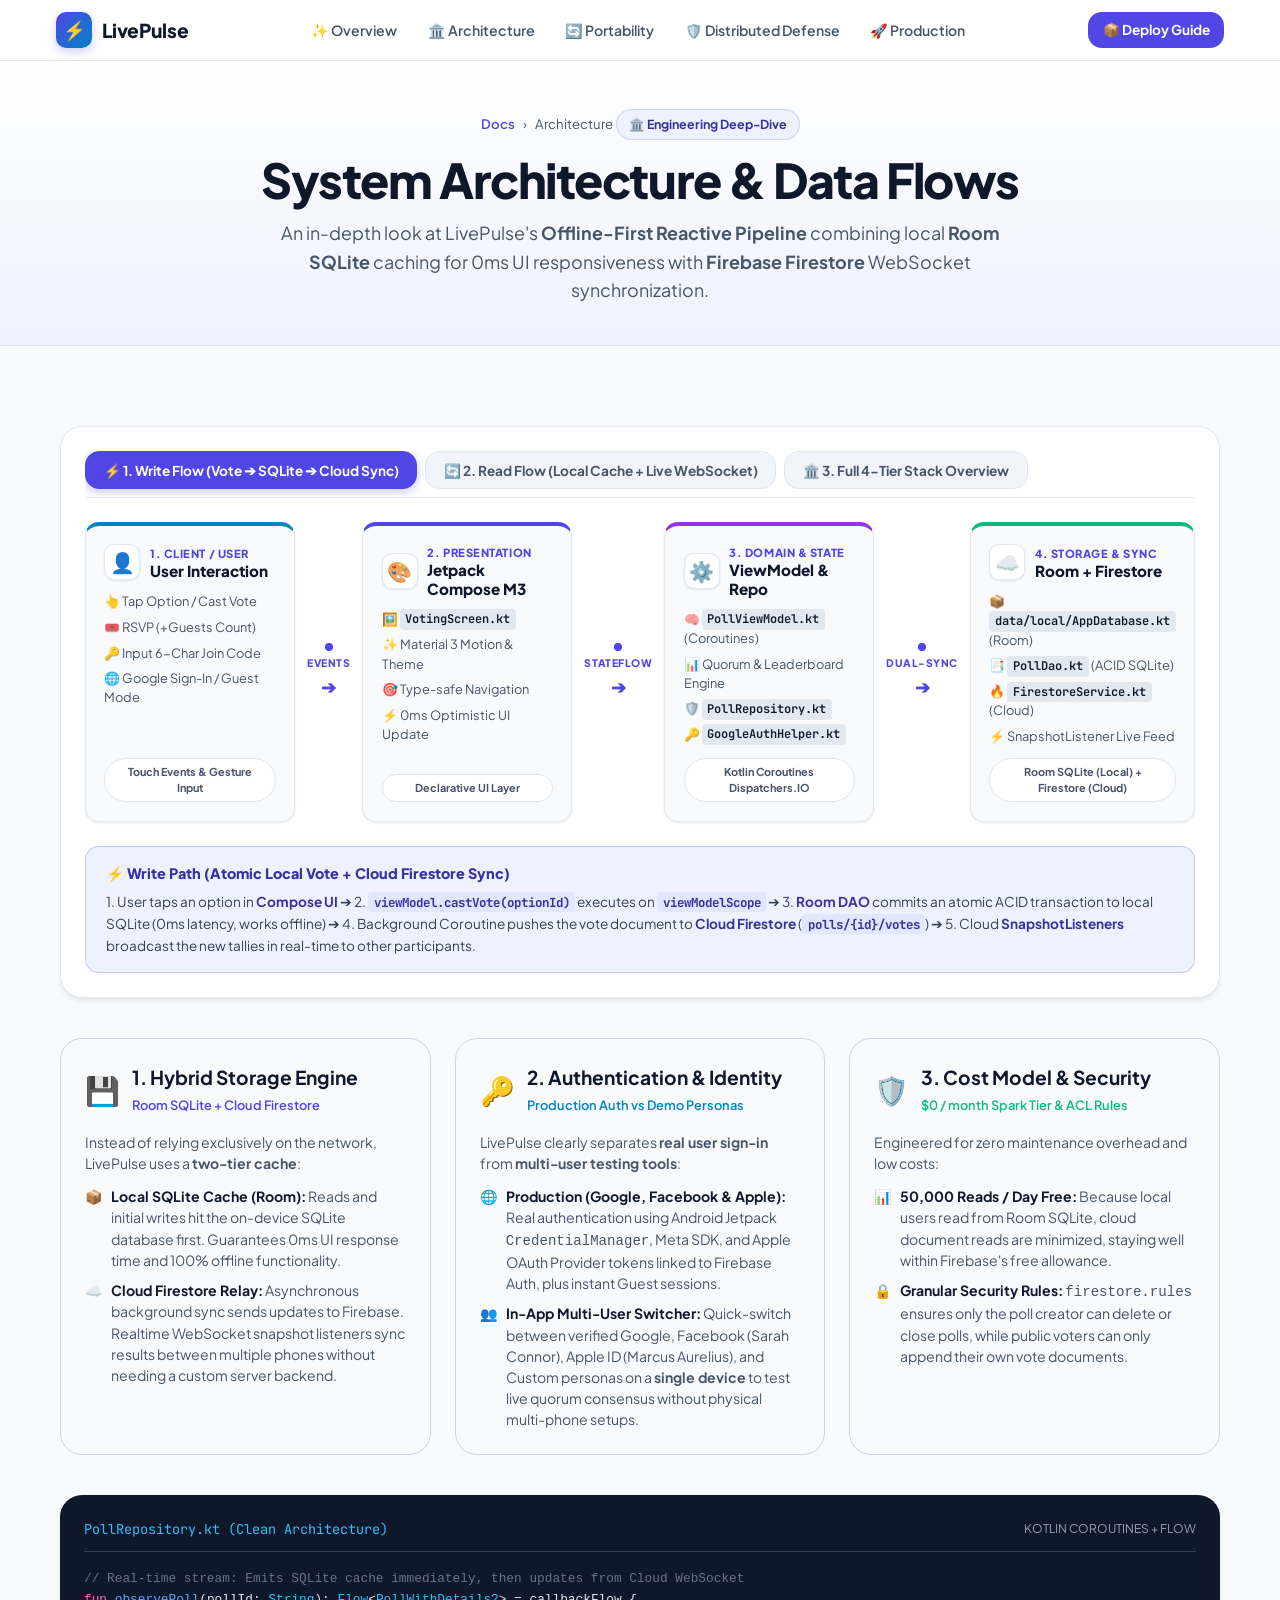
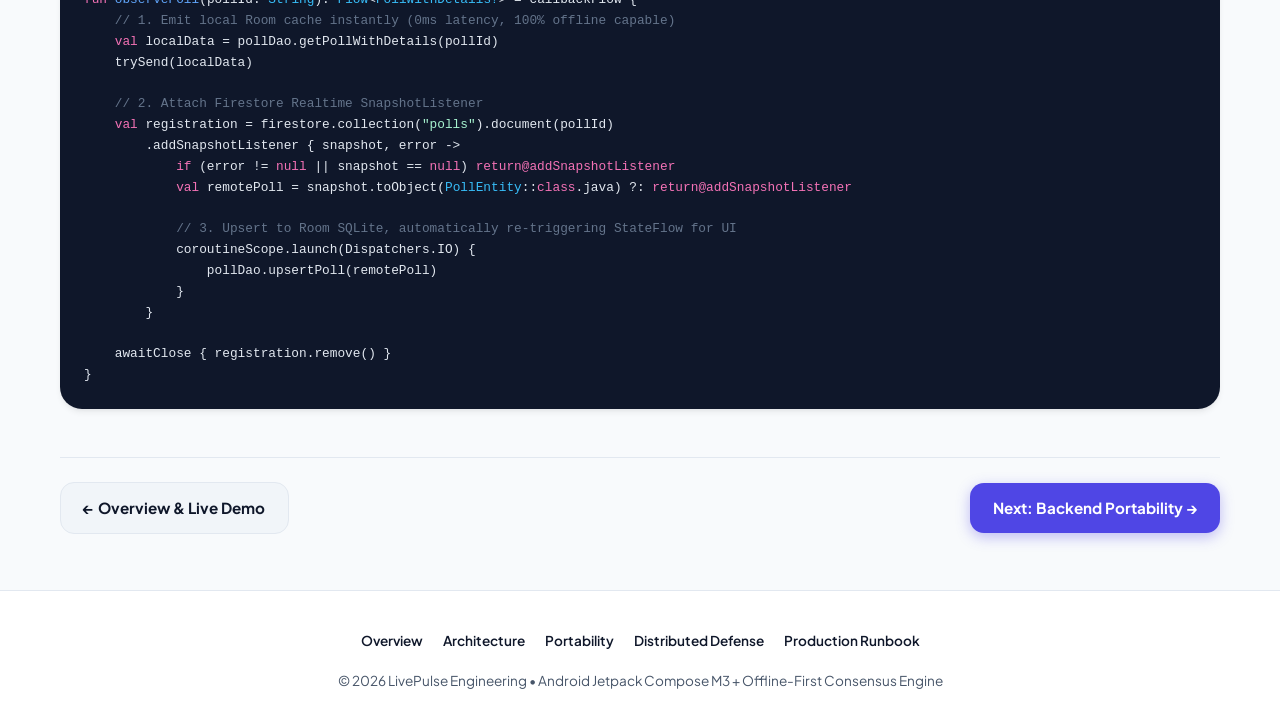
==== commit a5ed88a2: "docs: finish LivePulse rebrand, correct stale facts, and link orphaned guides - README: LivePulse ti" ====
--- a/docs/architecture.html
+++ b/docs/architecture.html
@@ -197,7 +197,7 @@
             </div>
             <div class="arch-node-body">
               <ul class="arch-spec-list">
-                <li>📦 <code>PulsePollDatabase.kt</code> (Room)</li>
+                <li>📦 <code>data/local/AppDatabase.kt</code> (Room)</li>
                 <li>📑 <code>PollDao.kt</code> (ACID SQLite)</li>
                 <li>🔥 <code>FirestoreService.kt</code> (Cloud)</li>
                 <li>⚡ SnapshotListener Live Feed</li>
